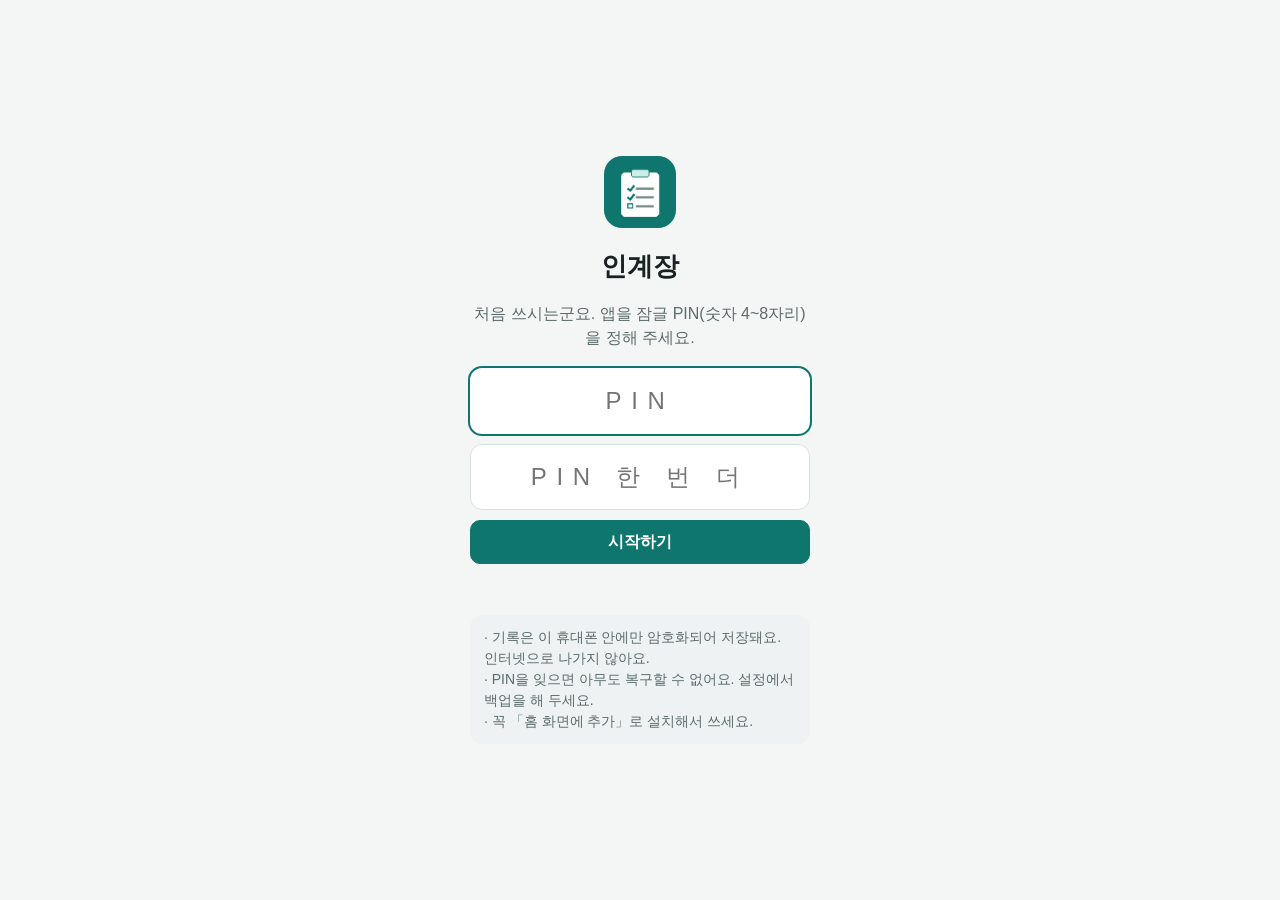
==== index.html @ 16a90ba3 "인계장 PWA 1.0.0 + 의미 모델(온톨로지·메타데이터) - 기록은 휴대폰 IndexedDB 안에만, PIN 키(PBKDF2-SHA256)로 AES-256-GCM 암호화 - P" ====
<!doctype html>
<html lang="ko">
<head>
  <meta charset="utf-8">
  <meta name="viewport" content="width=device-width, initial-scale=1, viewport-fit=cover">
  <meta http-equiv="Content-Security-Policy" content="default-src 'self'; script-src 'self'; style-src 'self'; img-src 'self' data: blob:; connect-src 'self'; manifest-src 'self'; worker-src 'self'; object-src 'none'; base-uri 'none'">
  <meta name="referrer" content="no-referrer">
  <meta name="robots" content="noindex, nofollow">
  <title>인계장</title>
  <meta name="description" content="휴대폰 안에만 암호화해서 저장하는 인계장">
  <meta name="theme-color" content="#0f766e">
  <meta name="apple-mobile-web-app-capable" content="yes">
  <meta name="mobile-web-app-capable" content="yes">
  <meta name="apple-mobile-web-app-title" content="인계장">
  <meta name="apple-mobile-web-app-status-bar-style" content="default">
  <link rel="manifest" href="manifest.webmanifest">
  <link rel="icon" href="icons/icon.svg" type="image/svg+xml">
  <link rel="apple-touch-icon" href="icons/apple-touch-icon.png">
  <link rel="stylesheet" href="app.css?v=1.0.0">
</head>
<body>
  <div id="app"><div class="boot">불러오는 중…</div></div>
  <div id="toast" role="status" aria-live="polite"></div>
  <noscript>이 앱은 자바스크립트가 켜져 있어야 작동해요.</noscript>
  <script src="app.js?v=1.0.0"></script>
</body>
</html>
---- app.css ----
:root {
  --bg: #f4f6f6;
  --surface: #ffffff;
  --surface-2: #eef2f2;
  --text: #182222;
  --muted: #5d6b6b;
  --line: #d9e0e0;
  --accent: #0f766e;
  --accent-soft: #d6efec;
  --accent-text: #ffffff;
  --star: #c2410c;
  --danger: #b42318;
  --danger-soft: #fde8e6;
  --warn-soft: #fff4d6;
  --mark: #ffe58a;
  --shadow: 0 1px 2px rgba(0, 0, 0, .06), 0 2px 8px rgba(0, 0, 0, .04);
  --radius: 14px;
  --tabbar: 62px;
  color-scheme: light dark;
}

@media (prefers-color-scheme: dark) {
  :root {
    --bg: #0f1514;
    --surface: #18201f;
    --surface-2: #212b2a;
    --text: #e6eeec;
    --muted: #9aaaa7;
    --line: #2d3a38;
    --accent: #2bb3a3;
    --accent-soft: #163a36;
    --accent-text: #06201d;
    --star: #fb923c;
    --danger: #f87171;
    --danger-soft: #3a1d1b;
    --warn-soft: #3a3115;
    --mark: #6b5a12;
    --shadow: none;
  }
}

* { box-sizing: border-box; }

html, body { margin: 0; padding: 0; }

body {
  background: var(--bg);
  color: var(--text);
  font-family: -apple-system, BlinkMacSystemFont, "Apple SD Gothic Neo", "Noto Sans KR", "Malgun Gothic", sans-serif;
  font-size: 16px;
  line-height: 1.5;
  -webkit-text-size-adjust: 100%;
  -webkit-tap-highlight-color: transparent;
}

body.privacy #app { visibility: hidden; }

button, input, textarea, select { font: inherit; color: inherit; }

.boot { padding: 40vh 16px 0; text-align: center; color: var(--muted); }

/* ---------- 잠금 화면 ---------- */
.lock {
  min-height: 100vh;
  min-height: 100dvh;
  display: flex;
  align-items: center;
  justify-content: center;
  padding: 24px 16px calc(24px + env(safe-area-inset-bottom));
}
.lock-box { width: 100%; max-width: 340px; text-align: center; }
.lock-icon { width: 72px; height: 72px; border-radius: 18px; }
.lock h1 { margin: 12px 0 4px; font-size: 26px; }
.lock form { display: grid; gap: 10px; margin-top: 18px; }
.pin-input {
  width: 100%;
  padding: 14px;
  font-size: 24px;
  letter-spacing: .4em;
  text-align: center;
  border: 1px solid var(--line);
  border-radius: 12px;
  background: var(--surface);
}
.pin-input:focus { outline: 2px solid var(--accent); border-color: transparent; }

/* ---------- 기본 틀 ---------- */
.top {
  position: sticky;
  top: 0;
  z-index: 5;
  display: flex;
  align-items: center;
  gap: 8px;
  padding: calc(10px + env(safe-area-inset-top)) 16px 10px;
  background: var(--bg);
  border-bottom: 1px solid var(--line);
}
.top h1 { flex: 1; margin: 0; font-size: 19px; white-space: nowrap; overflow: hidden; text-overflow: ellipsis; }

main {
  max-width: 720px;
  margin: 0 auto;
  padding: 14px 16px calc(var(--tabbar) + 90px + env(safe-area-inset-bottom));
}

.tabs {
  position: fixed;
  left: 0; right: 0; bottom: 0;
  z-index: 6;
  display: flex;
  height: calc(var(--tabbar) + env(safe-area-inset-bottom));
  padding-bottom: env(safe-area-inset-bottom);
  background: var(--surface);
  border-top: 1px solid var(--line);
}
.tabs a {
  flex: 1;
  display: flex;
  flex-direction: column;
  align-items: center;
  justify-content: center;
  gap: 2px;
  color: var(--muted);
  text-decoration: none;
  font-size: 12px;
}
.tabs a .ti { font-size: 20px; line-height: 1; }
.tabs a.on { color: var(--accent); font-weight: 700; }

.fab {
  position: fixed;
  right: 16px;
  bottom: calc(var(--tabbar) + 16px + env(safe-area-inset-bottom));
  z-index: 7;
  height: 54px;
  padding: 0 20px;
  border: 0;
  border-radius: 27px;
  background: var(--accent);
  color: var(--accent-text);
  font-size: 16px;
  font-weight: 700;
  box-shadow: 0 4px 14px rgba(0, 0, 0, .2);
}

/* ---------- 버튼·입력 ---------- */
.btn {
  display: inline-flex;
  align-items: center;
  justify-content: center;
  gap: 6px;
  min-height: 44px;
  padding: 0 14px;
  border: 1px solid var(--line);
  border-radius: 10px;
  background: var(--surface);
  cursor: pointer;
  text-decoration: none;
}
.btn.primary { background: var(--accent); border-color: var(--accent); color: var(--accent-text); font-weight: 700; }
.btn.danger { color: var(--danger); border-color: var(--danger); background: transparent; }
.btn.ghost { border-color: transparent; background: transparent; }
.btn.small { min-height: 36px; padding: 0 10px; font-size: 14px; }
.btn.block { width: 100%; }
.btn:disabled { opacity: .5; }
.icon-btn { min-width: 44px; padding: 0 10px; }

.row { display: flex; gap: 8px; flex-wrap: wrap; }
.row > .grow { flex: 1; }

label.f { display: block; margin: 14px 0 6px; font-size: 14px; font-weight: 700; color: var(--muted); }
.in {
  width: 100%;
  padding: 11px 12px;
  border: 1px solid var(--line);
  border-radius: 10px;
  background: var(--surface);
}
.in:focus { outline: 2px solid var(--accent); border-color: transparent; }
textarea.in { min-height: 140px; resize: vertical; line-height: 1.55; }
.two { display: grid; grid-template-columns: 1fr 1fr; gap: 10px; }
.check { display: flex; align-items: center; gap: 8px; margin-top: 14px; font-weight: 700; }
.check input { width: 22px; height: 22px; accent-color: var(--accent); }

/* ---------- 안내 상자 ---------- */
.muted { color: var(--muted); }
.small { font-size: 14px; }
.err { min-height: 1.5em; color: var(--danger); font-size: 14px; }
.notice {
  margin-top: 16px;
  padding: 12px 14px;
  border-radius: 12px;
  background: var(--surface-2);
  color: var(--muted);
  font-size: 14px;
  text-align: left;
}
.notice.warn { background: var(--warn-soft); color: var(--text); }
.notice.danger { background: var(--danger-soft); color: var(--text); }
.banner {
  display: flex;
  align-items: center;
  gap: 10px;
  margin-bottom: 12px;
  padding: 10px 14px;
  border-radius: 12px;
  background: var(--warn-soft);
  font-size: 14px;
}
.banner a { color: inherit; font-weight: 700; margin-left: auto; white-space: nowrap; }

/* ---------- 날짜 이동 ---------- */
.datebar { display: flex; align-items: center; gap: 6px; margin-bottom: 10px; }
.datebar .date-label {
  position: relative;
  flex: 1;
  min-height: 44px;
  display: flex;
  align-items: center;
  justify-content: center;
  border: 1px solid var(--line);
  border-radius: 10px;
  background: var(--surface);
  font-weight: 700;
}
.datebar .date-label input {
  position: absolute;
  inset: 0;
  width: 100%;
  height: 100%;
  opacity: 0;
}
.chips { display: flex; gap: 6px; overflow-x: auto; padding-bottom: 6px; margin-bottom: 8px; scrollbar-width: none; }
.chips::-webkit-scrollbar { display: none; }
.chip {
  flex: none;
  padding: 6px 12px;
  border: 1px solid var(--line);
  border-radius: 999px;
  background: var(--surface);
  color: var(--text);
  font-size: 13px;
  text-decoration: none;
}
.chip.on { background: var(--accent); border-color: var(--accent); color: var(--accent-text); }
.chip .n { opacity: .7; margin-left: 4px; }

/* ---------- 카드 ---------- */
.group-h { margin: 18px 0 8px; font-size: 14px; color: var(--muted); font-weight: 700; }
.list { display: grid; gap: 10px; }
.card {
  display: block;
  width: 100%;
  padding: 12px 14px;
  border: 1px solid var(--line);
  border-radius: var(--radius);
  background: var(--surface);
  box-shadow: var(--shadow);
  text-align: left;
  text-decoration: none;
  color: inherit;
  cursor: pointer;
}
.card .c-top { display: flex; align-items: baseline; gap: 6px; }
.card .loc { font-weight: 800; }
.card .ttl { flex: 1; min-width: 0; overflow: hidden; text-overflow: ellipsis; white-space: nowrap; }
.card .c-sub { margin-top: 4px; color: var(--muted); font-size: 14px; display: -webkit-box; -webkit-line-clamp: 2; -webkit-box-orient: vertical; overflow: hidden; }
.card .c-meta { margin-top: 6px; display: flex; gap: 8px; font-size: 13px; color: var(--muted); }
.star { color: var(--star); }
.pill { padding: 1px 8px; border-radius: 999px; background: var(--accent-soft); color: var(--text); font-size: 12px; }
.pill.done { background: var(--surface-2); color: var(--muted); }

.empty { padding: 36px 8px; text-align: center; color: var(--muted); }
.empty .btn { margin-top: 10px; }

/* ---------- 상세 ---------- */
.detail {
  padding: 16px;
  border: 1px solid var(--line);
  border-radius: var(--radius);
  background: var(--surface);
}
.detail h2 { margin: 0; font-size: 20px; }
.detail .d-sub { margin-top: 2px; color: var(--muted); font-size: 14px; }
.detail .body { margin-top: 14px; white-space: pre-wrap; word-break: break-word; }
.detail h3 { margin: 18px 0 6px; font-size: 14px; color: var(--muted); }
.todo-view { display: flex; align-items: flex-start; gap: 10px; padding: 8px 0; border-top: 1px solid var(--line); cursor: pointer; }
.todo-view:first-of-type { border-top: 0; }
.todo-view input { flex: none; width: 22px; height: 22px; margin-top: 1px; accent-color: var(--accent); }
.todo-view.done span { color: var(--muted); text-decoration: line-through; }
.actions { display: grid; grid-template-columns: 1fr 1fr; gap: 8px; margin-top: 14px; }
.actions .full { grid-column: 1 / -1; }
.copy-to { display: flex; gap: 8px; margin-top: 8px; }
.copy-to .in { flex: 1; }
.stamp { margin-top: 12px; font-size: 12px; color: var(--muted); }

/* ---------- 편집 ---------- */
.todo-row { display: flex; align-items: center; gap: 8px; margin-bottom: 8px; }
.todo-row input[type=checkbox] { flex: none; width: 22px; height: 22px; accent-color: var(--accent); }
.todo-row .in { flex: 1; }
.save-bar {
  position: fixed;
  left: 0; right: 0;
  bottom: calc(var(--tabbar) + env(safe-area-inset-bottom));
  z-index: 6;
  display: flex;
  gap: 8px;
  padding: 10px 16px;
  background: var(--bg);
  border-top: 1px solid var(--line);
}
.save-bar .btn { flex: 1; }

/* ---------- 검색 ---------- */
.search-box { position: sticky; top: calc(62px + env(safe-area-inset-top)); z-index: 4; padding: 4px 0 10px; background: var(--bg); }
mark { background: var(--mark); color: inherit; border-radius: 3px; padding: 0 1px; }
.res-date { font-size: 13px; color: var(--accent); font-weight: 700; }

/* ---------- 설정 ---------- */
.sec {
  margin-bottom: 14px;
  padding: 14px 16px 16px;
  border: 1px solid var(--line);
  border-radius: var(--radius);
  background: var(--surface);
}
.sec h2 { margin: 0 0 4px; font-size: 17px; }
.sec .btn + .btn { margin-left: 0; }
.sec .row { margin-top: 10px; }
.kv { display: flex; justify-content: space-between; gap: 10px; padding: 6px 0; border-top: 1px solid var(--line); font-size: 14px; }
.kv:first-of-type { border-top: 0; }
.kv span:last-child { color: var(--muted); text-align: right; }
input[type=file].in { padding: 9px; }

/* ---------- 알림 ---------- */
#toast {
  position: fixed;
  left: 50%;
  bottom: calc(var(--tabbar) + 84px + env(safe-area-inset-bottom));
  z-index: 20;
  max-width: calc(100% - 32px);
  padding: 10px 16px;
  border-radius: 12px;
  background: #1f2b2a;
  color: #fff;
  font-size: 14px;
  opacity: 0;
  pointer-events: none;
  transform: translate(-50%, 8px);
  transition: opacity .2s, transform .2s;
}
#toast.show { opacity: 1; transform: translate(-50%, 0); }
#toast.on-lock { bottom: calc(24px + env(safe-area-inset-bottom)); }

.update-bar {
  position: fixed;
  left: 16px; right: 16px;
  top: calc(8px + env(safe-area-inset-top));
  z-index: 30;
  display: flex;
  align-items: center;
  gap: 10px;
  padding: 10px 14px;
  border-radius: 12px;
  background: var(--accent);
  color: var(--accent-text);
  font-size: 14px;
}
.update-bar .btn { margin-left: auto; min-height: 34px; background: var(--surface); color: var(--text); border: 0; }

@media (min-width: 720px) {
  .fab { right: calc(50% - 344px); }
}

/* ---------- 대화 상자 ---------- */
.modal-wrap {
  position: fixed;
  inset: 0;
  z-index: 40;
  display: flex;
  align-items: flex-end;
  justify-content: center;
  padding: 16px 16px calc(16px + env(safe-area-inset-bottom));
  background: rgba(0, 0, 0, .45);
}
.modal {
  width: 100%;
  max-width: 440px;
  max-height: 85vh;
  overflow-y: auto;
  padding: 18px 16px 16px;
  border-radius: 16px;
  background: var(--surface);
}
.modal h2 { margin: 0 0 4px; font-size: 18px; }
.m-msg { margin: 4px 0 0; }
.m-form { display: grid; gap: 4px; margin-top: 10px; }
.m-btns { display: flex; gap: 8px; margin-top: 14px; }
.m-btns .btn { flex: 1; }
.copy-area { min-height: 180px; margin-top: 8px; font-size: 14px; }
@media (min-width: 600px) { .modal-wrap { align-items: center; } }

/* ---------- 기타 ---------- */
.m-top { margin-top: 8px; }
.d-title { margin: 10px 0 0; font-weight: 700; }
.pill.tag { background: var(--surface-2); }
.day-actions { margin-top: 18px; }
.tag-suggest { margin-top: 8px; flex-wrap: nowrap; }
.tag-suggest .chip { cursor: pointer; }
.export-ready { margin-top: 12px; padding: 12px; border-radius: 12px; background: var(--accent-soft); }
.empty .small { margin: 6px 0 0; }
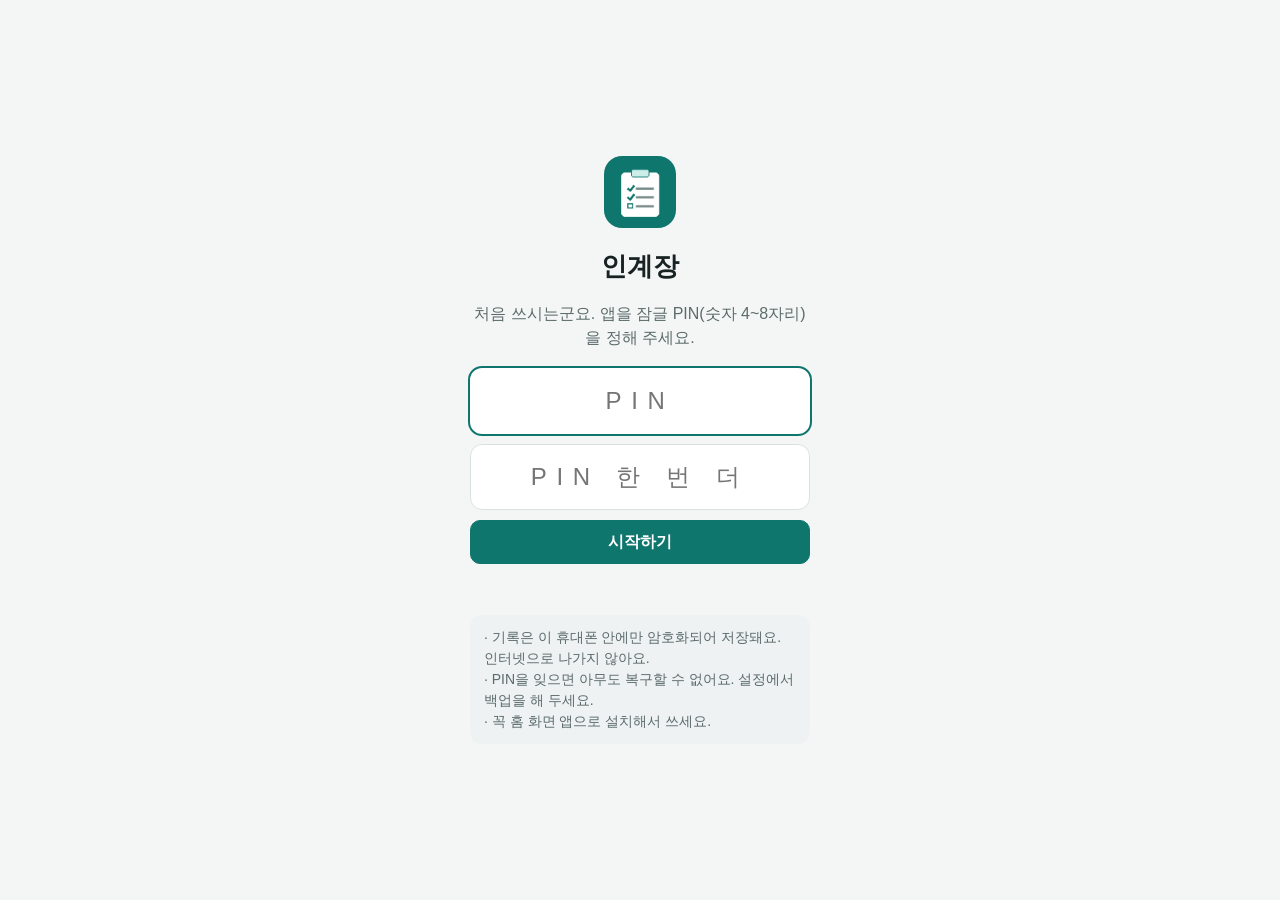
==== commit 7f75657c: "1.2.0: 설치 배너·설치 안내·앱 고유 번호 - manifest id 새로 지정(/kim-minji/?app=handoff): 크롬의 "이미 설치됨"만 남은 상태를 끊고 다시 " ====
--- a/index.html
+++ b/index.html
@@ -16,12 +16,12 @@
   <link rel="manifest" href="manifest.webmanifest">
   <link rel="icon" href="icons/icon.svg" type="image/svg+xml">
   <link rel="apple-touch-icon" href="icons/apple-touch-icon.png">
-  <link rel="stylesheet" href="app.css?v=1.0.0">
+  <link rel="stylesheet" href="app.css?v=1.2.0">
 </head>
 <body>
   <div id="app"><div class="boot">불러오는 중…</div></div>
   <div id="toast" role="status" aria-live="polite"></div>
   <noscript>이 앱은 자바스크립트가 켜져 있어야 작동해요.</noscript>
-  <script src="app.js?v=1.0.0"></script>
+  <script src="app.js?v=1.2.0"></script>
 </body>
 </html>
--- a/app.css
+++ b/app.css
@@ -13,6 +13,8 @@
   --danger-soft: #fde8e6;
   --warn-soft: #fff4d6;
   --mark: #ffe58a;
+  --red-day: #d92d20;
+  --blue-day: #1d5fd1;
   --shadow: 0 1px 2px rgba(0, 0, 0, .06), 0 2px 8px rgba(0, 0, 0, .04);
   --radius: 14px;
   --tabbar: 62px;
@@ -35,6 +37,8 @@
     --danger-soft: #3a1d1b;
     --warn-soft: #3a3115;
     --mark: #6b5a12;
+    --red-day: #f87171;
+    --blue-day: #7aa7ff;
     --shadow: none;
   }
 }
@@ -410,3 +414,86 @@
 .tag-suggest .chip { cursor: pointer; }
 .export-ready { margin-top: 12px; padding: 12px; border-radius: 12px; background: var(--accent-soft); }
 .empty .small { margin: 6px 0 0; }
+
+/* ---------- 한 달 달력 ---------- */
+.cal {
+  margin-bottom: 12px;
+  padding: 8px 6px 6px;
+  border: 1px solid var(--line);
+  border-radius: var(--radius);
+  background: var(--surface);
+  box-shadow: var(--shadow);
+}
+.cal-head { display: flex; align-items: center; gap: 6px; margin-bottom: 4px; }
+.cal-title {
+  position: relative;
+  flex: 1;
+  min-height: 44px;
+  display: flex;
+  align-items: center;
+  justify-content: center;
+  font-size: 18px;
+  font-weight: 800;
+}
+.cal-title input { position: absolute; inset: 0; width: 100%; height: 100%; opacity: 0; }
+.cal-week, .cal-grid { display: grid; grid-template-columns: repeat(7, 1fr); }
+.cal-week span { padding: 4px 0; text-align: center; font-size: 12px; font-weight: 700; color: var(--muted); }
+.cal-grid { gap: 2px; touch-action: pan-y; }
+.cal-day {
+  display: flex;
+  flex-direction: column;
+  align-items: center;
+  gap: 1px;
+  min-width: 0;
+  min-height: 58px;
+  padding: 3px 1px;
+  border: 0;
+  border-radius: 10px;
+  background: transparent;
+  cursor: pointer;
+}
+.cd-n { width: 30px; height: 30px; line-height: 30px; border-radius: 50%; text-align: center; font-size: 15px; font-weight: 600; }
+.cd-h { max-width: 100%; overflow: hidden; white-space: nowrap; text-overflow: ellipsis; font-size: 9.5px; line-height: 1.25; color: var(--red-day); }
+.cd-c { min-width: 18px; padding: 0 5px; border-radius: 999px; background: var(--accent-soft); font-size: 11px; font-weight: 800; line-height: 16px; }
+.cd-c.open { background: var(--star); color: var(--bg); }
+.cal .red, .cal-day.red .cd-n { color: var(--red-day); }
+.cal .blue, .cal-day.blue .cd-n { color: var(--blue-day); }
+.cal-day.out { opacity: .35; }
+.cal-day.today .cd-n { box-shadow: inset 0 0 0 2px var(--accent); }
+.cal-day.sel { background: var(--accent-soft); }
+.cal-day.sel .cd-n { background: var(--accent); color: var(--accent-text); }
+.cal-day:active { background: var(--surface-2); }
+.cal-legend { margin: 6px 4px 2px; font-size: 11.5px; color: var(--muted); }
+.dot-open { display: inline-block; width: 9px; height: 9px; border-radius: 50%; background: var(--star); vertical-align: -1px; }
+.sel-head { display: flex; align-items: baseline; justify-content: space-between; gap: 8px; margin: 6px 2px 0; }
+.sel-head h2 { margin: 0; font-size: 18px; }
+.hol { font-size: 14px; font-weight: 700; color: var(--red-day); }
+.tabs a:active { background: var(--surface-2); }
+
+/* ---------- 설치 배너·안내 ---------- */
+.install-bar {
+  position: fixed;
+  left: 50%;
+  bottom: calc(var(--tabbar) + 10px + env(safe-area-inset-bottom));
+  z-index: 8;
+  display: flex;
+  align-items: center;
+  gap: 4px;
+  max-width: calc(100% - 24px);
+  padding: 4px 6px 4px 16px;
+  border-radius: 999px;
+  background: var(--accent);
+  color: var(--accent-text);
+  box-shadow: 0 6px 18px rgba(0, 0, 0, .25);
+  transform: translateX(-50%);
+}
+body.locked .install-bar { bottom: calc(16px + env(safe-area-inset-bottom)); }
+.install-bar.warn { background: var(--star); color: var(--bg); }
+.install-bar button { border: 0; background: transparent; color: inherit; font-weight: 800; cursor: pointer; }
+.ib-go { min-height: 44px; padding: 0 4px; font-size: 15px; white-space: nowrap; }
+.ib-x { min-width: 40px; min-height: 40px; border-radius: 50%; font-size: 15px; opacity: .85; }
+body.install-on:not(.locked) .fab { bottom: calc(var(--tabbar) + 76px + env(safe-area-inset-bottom)); }
+body.install-on:not(.locked) main { padding-bottom: calc(var(--tabbar) + 150px + env(safe-area-inset-bottom)); }
+.steps { margin: 10px 0 12px; padding-left: 22px; line-height: 1.7; }
+.steps li { margin-bottom: 4px; }
+.install-first { margin: 18px 0 14px; text-align: left; font-size: 15px; }
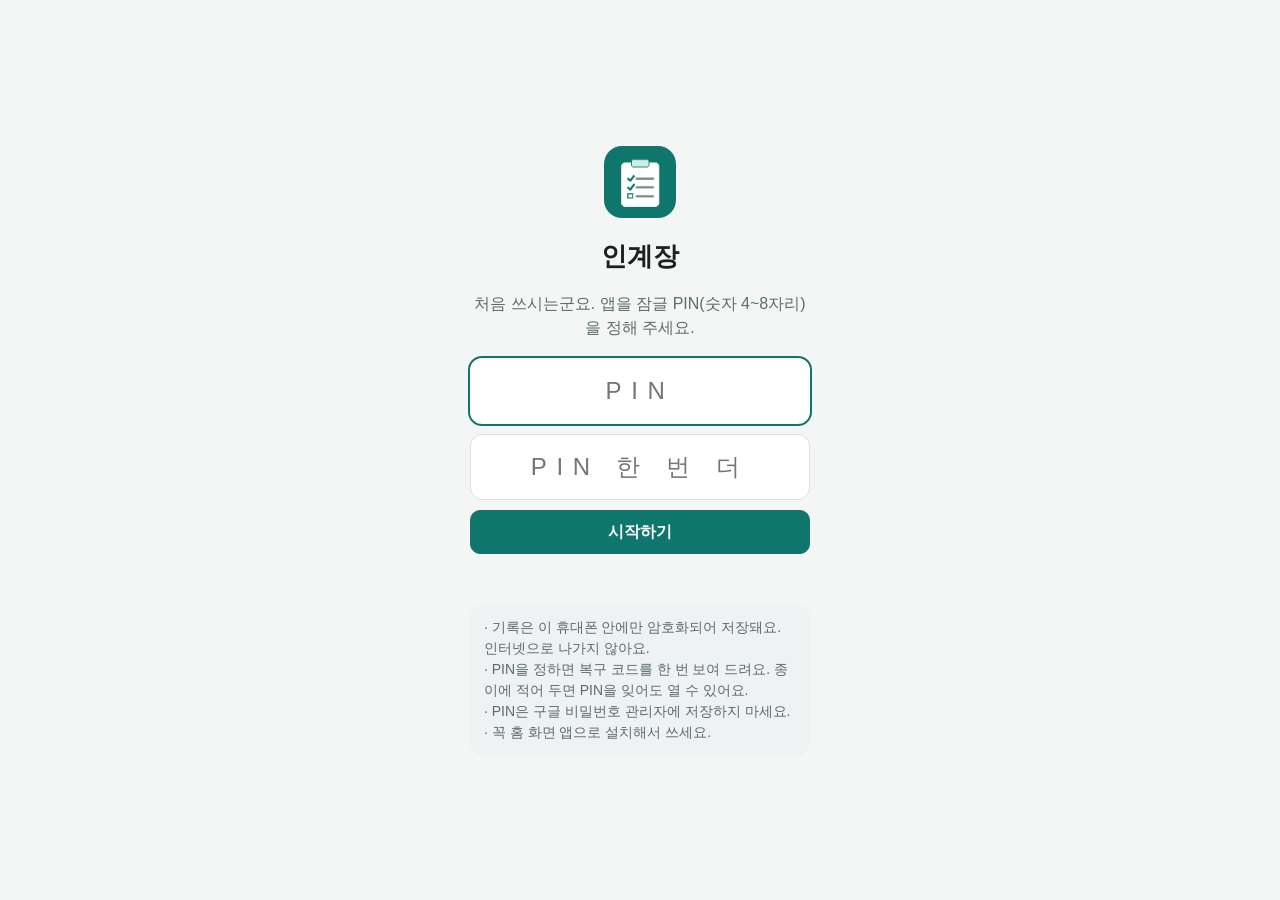
==== commit e6e8363d: "1.2.1: 복구 코드 · PIN을 잊었어요 · 비밀번호 저장 막기 · 백업 알림 - vault v2: 무작위 데이터 키를 PIN·복구 코드로 각각 감쌈. 옛 v1은 열 때 자동으" ====
--- a/index.html
+++ b/index.html
@@ -16,12 +16,12 @@
   <link rel="manifest" href="manifest.webmanifest">
   <link rel="icon" href="icons/icon.svg" type="image/svg+xml">
   <link rel="apple-touch-icon" href="icons/apple-touch-icon.png">
-  <link rel="stylesheet" href="app.css?v=1.2.0">
+  <link rel="stylesheet" href="app.css?v=1.2.1">
 </head>
 <body>
   <div id="app"><div class="boot">불러오는 중…</div></div>
   <div id="toast" role="status" aria-live="polite"></div>
   <noscript>이 앱은 자바스크립트가 켜져 있어야 작동해요.</noscript>
-  <script src="app.js?v=1.2.0"></script>
+  <script src="app.js?v=1.2.1"></script>
 </body>
 </html>
--- a/app.css
+++ b/app.css
@@ -497,3 +497,16 @@
 .steps { margin: 10px 0 12px; padding-left: 22px; line-height: 1.7; }
 .steps li { margin-bottom: 4px; }
 .install-first { margin: 18px 0 14px; text-align: left; font-size: 15px; }
+
+/* ---------- 복구 코드·비밀 칸 ---------- */
+[data-secret] { -webkit-text-security: disc; text-security: disc; }
+.rc-code {
+  margin: 12px 0 8px;
+  font-family: ui-monospace, "SF Mono", Menlo, Consolas, monospace;
+  font-size: 19px;
+  font-weight: 800;
+  letter-spacing: .06em;
+  text-align: center;
+}
+.rc-input { font-family: ui-monospace, "SF Mono", Menlo, Consolas, monospace; letter-spacing: .05em; text-transform: uppercase; }
+.lock .btn.ghost.small { margin-top: 4px; color: var(--muted); text-decoration: underline; }
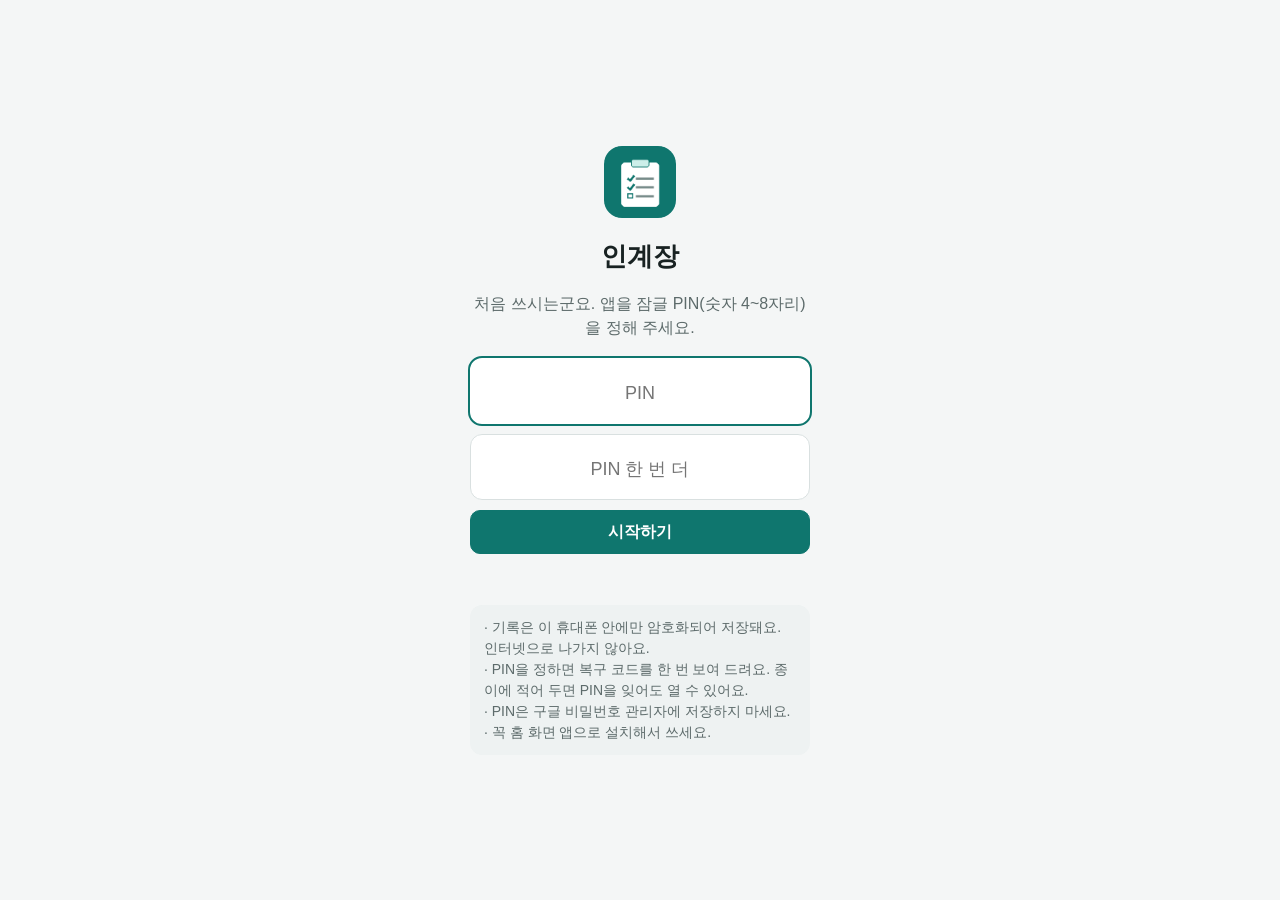
==== commit d4a2a290: "1.2.2: 범용 문구 · 재사용 설치 스킬 · 안내문 · 슬랙 공지 - 앱 설명 "충북대병원 인턴 인계장" → "병원 인계장" (특정 병원 이름 빼기) - PIN 칸 안내 글자 " ====
--- a/index.html
+++ b/index.html
@@ -16,12 +16,12 @@
   <link rel="manifest" href="manifest.webmanifest">
   <link rel="icon" href="icons/icon.svg" type="image/svg+xml">
   <link rel="apple-touch-icon" href="icons/apple-touch-icon.png">
-  <link rel="stylesheet" href="app.css?v=1.2.1">
+  <link rel="stylesheet" href="app.css?v=1.2.2">
 </head>
 <body>
   <div id="app"><div class="boot">불러오는 중…</div></div>
   <div id="toast" role="status" aria-live="polite"></div>
   <noscript>이 앱은 자바스크립트가 켜져 있어야 작동해요.</noscript>
-  <script src="app.js?v=1.2.1"></script>
+  <script src="app.js?v=1.2.2"></script>
 </body>
 </html>
--- a/app.css
+++ b/app.css
@@ -510,3 +510,4 @@
 }
 .rc-input { font-family: ui-monospace, "SF Mono", Menlo, Consolas, monospace; letter-spacing: .05em; text-transform: uppercase; }
 .lock .btn.ghost.small { margin-top: 4px; color: var(--muted); text-decoration: underline; }
+.pin-input::placeholder { letter-spacing: normal; font-size: 18px; }
